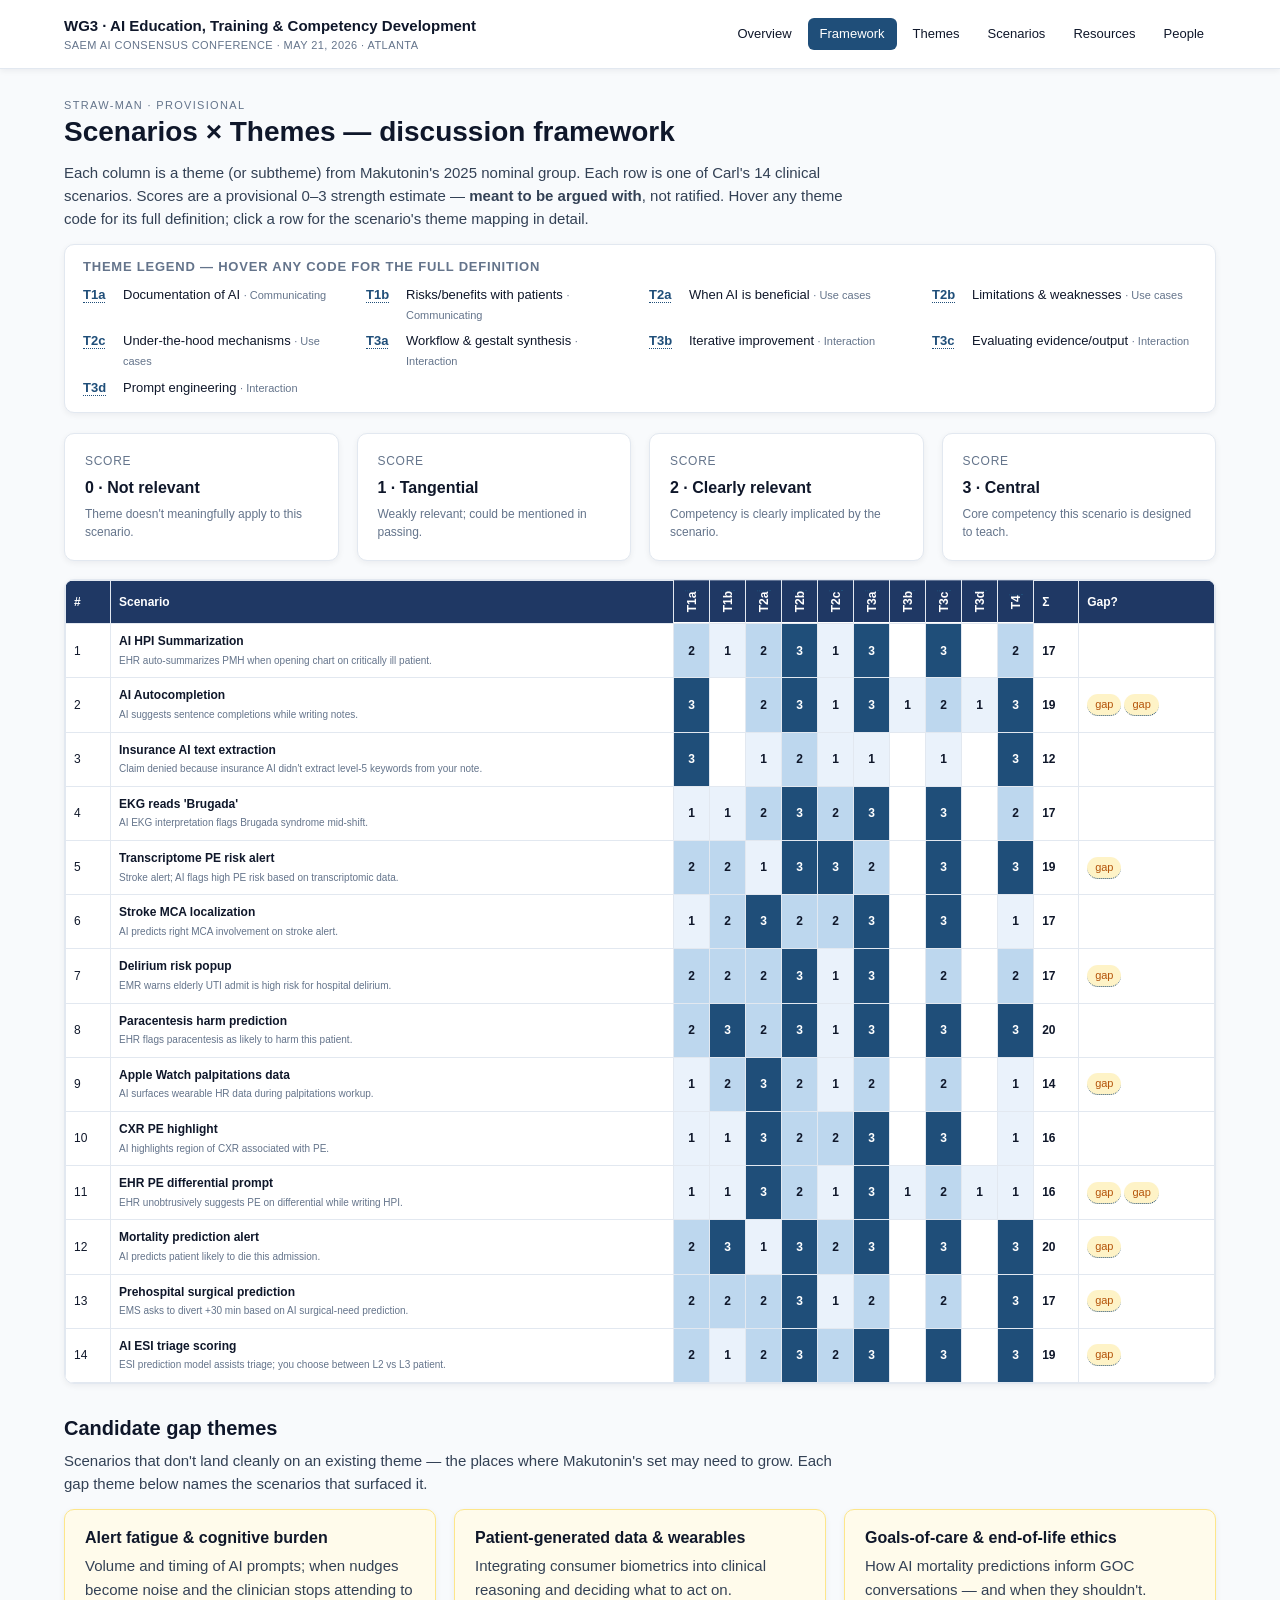
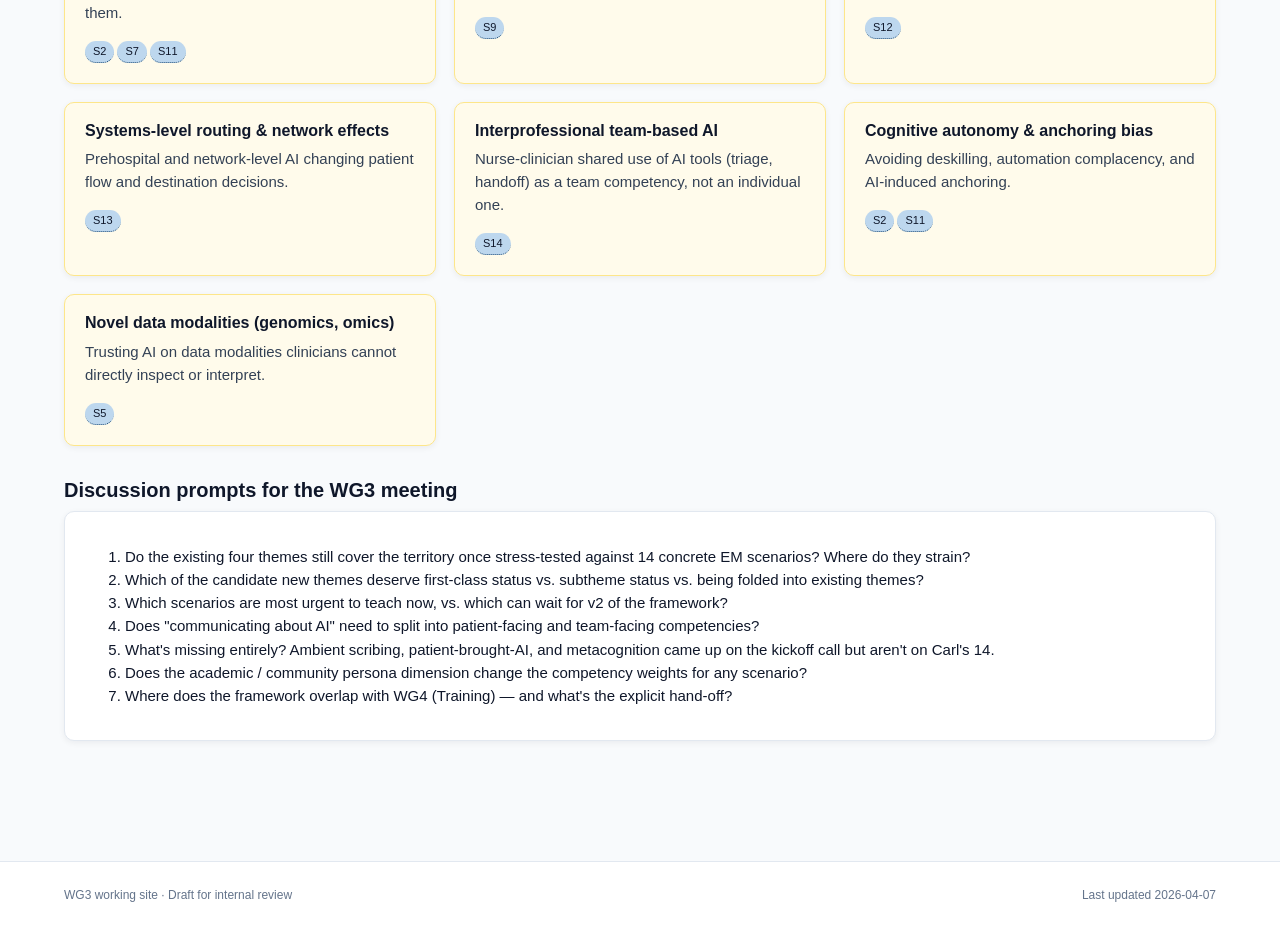
==== framework.html @ 56a755e9 "Initial WG3 working site Landing page, scenarios x themes interactive framework, theme reference, sc" ====
<!doctype html>
<html lang="en"><head>
<meta charset="utf-8"><meta name="viewport" content="width=device-width,initial-scale=1">
<title>Framework · WG3</title>
<link rel="stylesheet" href="assets/site.css">
</head><body>
<header class="site"><div class="wrap">
 <div class="brand"><b>WG3 · AI Education, Training & Competency Development</b><span>SAEM AI Consensus Conference · May 21, 2026 · Atlanta</span></div>
 <nav>
  <a href="index.html">Overview</a><a href="framework.html">Framework</a><a href="themes.html">Themes</a>
  <a href="scenarios.html">Scenarios</a><a href="resources.html">Resources</a><a href="people.html">People</a>
 </nav>
</div></header>

<main>
<div class="eyebrow" style="font-size:11px;color:#64748b;letter-spacing:.12em;text-transform:uppercase">Straw-man · Provisional</div>
<h1>Scenarios × Themes — discussion framework</h1>
<p style="max-width:780px;color:#334155">Each column is a theme (or subtheme) from Makutonin's 2025 nominal group. Each row is one of Carl's 14 clinical scenarios. Scores are a provisional 0–3 strength estimate — <b>meant to be argued with</b>, not ratified. Hover any theme code for its full definition; click a row for the scenario's theme mapping in detail.</p>

<div id="legend" class="theme-legend"></div>

<div class="grid cols-4" style="margin-bottom:18px">
 <div class="card"><div class="meta">Score</div><h3>0 · Not relevant</h3><p style="font-size:12px;color:#64748b">Theme doesn't meaningfully apply to this scenario.</p></div>
 <div class="card"><div class="meta">Score</div><h3>1 · Tangential</h3><p style="font-size:12px;color:#64748b">Weakly relevant; could be mentioned in passing.</p></div>
 <div class="card"><div class="meta">Score</div><h3>2 · Clearly relevant</h3><p style="font-size:12px;color:#64748b">Competency is clearly implicated by the scenario.</p></div>
 <div class="card"><div class="meta">Score</div><h3>3 · Central</h3><p style="font-size:12px;color:#64748b">Core competency this scenario is designed to teach.</p></div>
</div>

<div class="matrix-wrap"><div id="matrix"></div></div>

<h2 id="gaps">Candidate gap themes</h2>
<p style="max-width:780px;color:#334155">Scenarios that don't land cleanly on an existing theme — the places where Makutonin's set may need to grow. Each gap theme below names the scenarios that surfaced it.</p>
<div class="grid cols-2" id="gapGrid"></div>

<h2>Discussion prompts for the WG3 meeting</h2>
<div class="card">
 <ol>
  <li>Do the existing four themes still cover the territory once stress-tested against 14 concrete EM scenarios? Where do they strain?</li>
  <li>Which of the candidate new themes deserve first-class status vs. subtheme status vs. being folded into existing themes?</li>
  <li>Which scenarios are most urgent to teach now, vs. which can wait for v2 of the framework?</li>
  <li>Does "communicating about AI" need to split into patient-facing and team-facing competencies?</li>
  <li>What's missing entirely? Ambient scribing, patient-brought-AI, and metacognition came up on the kickoff call but aren't on Carl's 14.</li>
  <li>Does the academic / community persona dimension change the competency weights for any scenario?</li>
  <li>Where does the framework overlap with WG4 (Training) — and what's the explicit hand-off?</li>
 </ol>
</div>
</main>

<footer class="site"><div class="wrap"><div>WG3 working site · Draft for internal review</div><div>Last updated 2026-04-07</div></div></footer>
<script src="assets/data.js"></script>
<script src="assets/site.js"></script>
<script>
 renderThemeLegend('#legend');
 renderMatrix('#matrix');
 // gap cards
 const gh = WG3.gaps.map(g=>`<div class="card" style="background:#fffbeb;border-color:#fde68a">
  <h3>${g.name}</h3>
  <p style="color:#334155">${g.why}</p>
  <div>${g.scenarios.map(s=>{const sc=WG3.scenarios.find(x=>x.id===s);return `<span class="chip" data-tip="${sc.name}: ${sc.vig.replace(/"/g,'&quot;')}">S${s}</span>`}).join('')}</div>
 </div>`).join('');
 document.getElementById('gapGrid').innerHTML = gh;
</script>
</body></html>
---- assets/site.css ----
:root{
 --ink:#0f172a;--mute:#64748b;--line:#e2e8f0;--accent:#1f4e79;--accent2:#bdd7ee;
 --bg:#f8fafc;--paper:#ffffff;--warn:#b45309;--gap:#fef3c7;--ok:#047857;
 --shadow:0 2px 6px rgba(15,23,42,.06);
 --maxw:1200px;
}
*{box-sizing:border-box}
html,body{margin:0;padding:0}
body{font:15px/1.55 -apple-system,BlinkMacSystemFont,"Segoe UI","Helvetica Neue",Arial,sans-serif;color:var(--ink);background:var(--bg)}
a{color:var(--accent);text-decoration:none}
a:hover{text-decoration:underline}
h1,h2,h3,h4{color:var(--ink);line-height:1.25;margin:0 0 .4em}
h1{font-size:28px;font-weight:700}
h2{font-size:20px;font-weight:700;margin-top:1.6em}
h3{font-size:16px;font-weight:600}
p{margin:0 0 .9em}
hr{border:0;border-top:1px solid var(--line);margin:24px 0}
code{font:12px/1.4 ui-monospace,Menlo,Consolas,monospace;background:#eef2f7;padding:1px 5px;border-radius:4px}

header.site{background:var(--paper);border-bottom:1px solid var(--line);position:sticky;top:0;z-index:10;box-shadow:var(--shadow)}
header.site .wrap{max-width:var(--maxw);margin:0 auto;padding:14px 24px;display:flex;align-items:center;justify-content:space-between;gap:24px;flex-wrap:wrap}
header.site .brand{display:flex;flex-direction:column}
header.site .brand b{font-size:15px}
header.site .brand span{font-size:11px;color:var(--mute);letter-spacing:.04em;text-transform:uppercase}
header.site nav{display:flex;gap:4px;flex-wrap:wrap}
header.site nav a{padding:6px 12px;border-radius:6px;font-size:13px;color:var(--ink)}
header.site nav a:hover{background:#eef2f7;text-decoration:none}
header.site nav a.active{background:var(--accent);color:#fff}

main{max-width:var(--maxw);margin:0 auto;padding:28px 24px 80px}

.hero{background:linear-gradient(135deg,#1f3864,#1f4e79);color:#fff;border-radius:12px;padding:36px 40px;margin-bottom:28px;box-shadow:var(--shadow)}
.hero .eyebrow{font-size:11px;letter-spacing:.12em;text-transform:uppercase;opacity:.8}
.hero h1{color:#fff;font-size:32px;margin:8px 0 12px;max-width:820px}
.hero p{color:#dbe7f5;max-width:760px;font-size:16px}
.hero .cta{margin-top:18px;display:flex;gap:10px;flex-wrap:wrap}
.btn{display:inline-block;padding:10px 18px;background:#fff;color:var(--accent);border-radius:6px;font-weight:600;font-size:13px}
.btn:hover{text-decoration:none;background:#eaf2fb}
.btn.ghost{background:transparent;color:#fff;border:1px solid rgba(255,255,255,.5)}
.btn.ghost:hover{background:rgba(255,255,255,.1)}

.grid{display:grid;gap:18px}
.grid.cols-2{grid-template-columns:repeat(auto-fit,minmax(320px,1fr))}
.grid.cols-3{grid-template-columns:repeat(auto-fit,minmax(260px,1fr))}
.grid.cols-4{grid-template-columns:repeat(auto-fit,minmax(220px,1fr))}

.card{background:var(--paper);border:1px solid var(--line);border-radius:10px;padding:18px 20px;box-shadow:var(--shadow)}
.card h3{margin-top:0}
.card p:last-child{margin-bottom:0}
.card .meta{font-size:12px;color:var(--mute);margin-bottom:8px;text-transform:uppercase;letter-spacing:.06em}

.chip{display:inline-block;font-size:11px;padding:2px 8px;border-radius:999px;background:var(--accent2);color:var(--ink);margin:2px 3px 2px 0;cursor:help}
.chip.gap{background:var(--gap);color:var(--warn)}
.chip.tag{background:#e2e8f0;color:var(--ink);cursor:default}
.chip.ok{background:#d1fae5;color:var(--ok)}

/* legend strip */
.theme-legend{background:var(--paper);border:1px solid var(--line);border-radius:10px;padding:14px 18px;margin-bottom:20px;box-shadow:var(--shadow)}
.theme-legend h3{margin:0 0 10px;font-size:13px;text-transform:uppercase;letter-spacing:.06em;color:var(--mute)}
.theme-legend .rows{display:grid;grid-template-columns:repeat(auto-fit,minmax(260px,1fr));gap:6px 18px}
.theme-legend .row{display:flex;gap:8px;font-size:13px;align-items:baseline}
.theme-legend .row b{color:var(--accent);min-width:32px}
.theme-legend .row small{color:var(--mute);font-size:11px}

/* tooltip */
[data-tip]{position:relative;border-bottom:1px dotted var(--accent);cursor:help}
[data-tip]:hover::after{
 content:attr(data-tip);position:absolute;bottom:calc(100% + 6px);left:50%;transform:translateX(-50%);
 background:#0f172a;color:#fff;font-size:11px;line-height:1.3;font-weight:400;padding:6px 10px;border-radius:6px;
 white-space:normal;width:max-content;max-width:260px;z-index:20;pointer-events:none;text-transform:none;letter-spacing:0;
}

/* matrix */
.matrix-wrap{background:var(--paper);border:1px solid var(--line);border-radius:10px;padding:0;overflow:auto;box-shadow:var(--shadow)}
table.matrix{border-collapse:collapse;width:100%;font-size:12px}
table.matrix th,table.matrix td{border:1px solid var(--line);padding:8px;text-align:left;vertical-align:middle}
table.matrix thead th{background:#1f3864;color:#fff;font-weight:600;position:sticky;top:0}
table.matrix th.theme{writing-mode:vertical-rl;transform:rotate(180deg);min-width:34px;text-align:center;padding:10px 4px}
table.matrix td.score{text-align:center;font-weight:600;cursor:pointer;width:36px}
.s0{background:#fff;color:#cbd5e1}.s1{background:#eaf2fb}.s2{background:#bdd7ee}.s3{background:#1f4e79;color:#fff}
table.matrix tr.row{cursor:pointer}
table.matrix tr.row:hover td{background:#fff7d6}
table.matrix tr.row:hover td.s3{background:#1a4168}

.pill{display:inline-block;font-size:11px;padding:3px 8px;border-radius:4px;background:#eef2f7;color:var(--ink);margin-right:4px}

footer.site{border-top:1px solid var(--line);background:var(--paper);margin-top:40px}
footer.site .wrap{max-width:var(--maxw);margin:0 auto;padding:24px;font-size:12px;color:var(--mute);display:flex;justify-content:space-between;flex-wrap:wrap;gap:12px}

.timeline{border-left:2px solid var(--accent);padding-left:18px;margin:16px 0}
.timeline .item{margin-bottom:14px;position:relative}
.timeline .item::before{content:'';position:absolute;left:-25px;top:6px;width:10px;height:10px;border-radius:50%;background:var(--accent)}
.timeline .item.done::before{background:var(--ok)}
.timeline .item .date{font-size:11px;color:var(--mute);text-transform:uppercase;letter-spacing:.06em}
.timeline .item .title{font-weight:600}

.callout{background:#eaf2fb;border-left:4px solid var(--accent);padding:14px 18px;border-radius:6px;margin:16px 0}
.callout.warn{background:#fef3c7;border-color:var(--warn)}

.res-list{list-style:none;padding:0;margin:0}
.res-list li{padding:10px 0;border-bottom:1px solid var(--line)}
.res-list li:last-child{border:0}
.res-list .label{font-size:11px;color:var(--mute);text-transform:uppercase;letter-spacing:.06em;margin-right:8px}
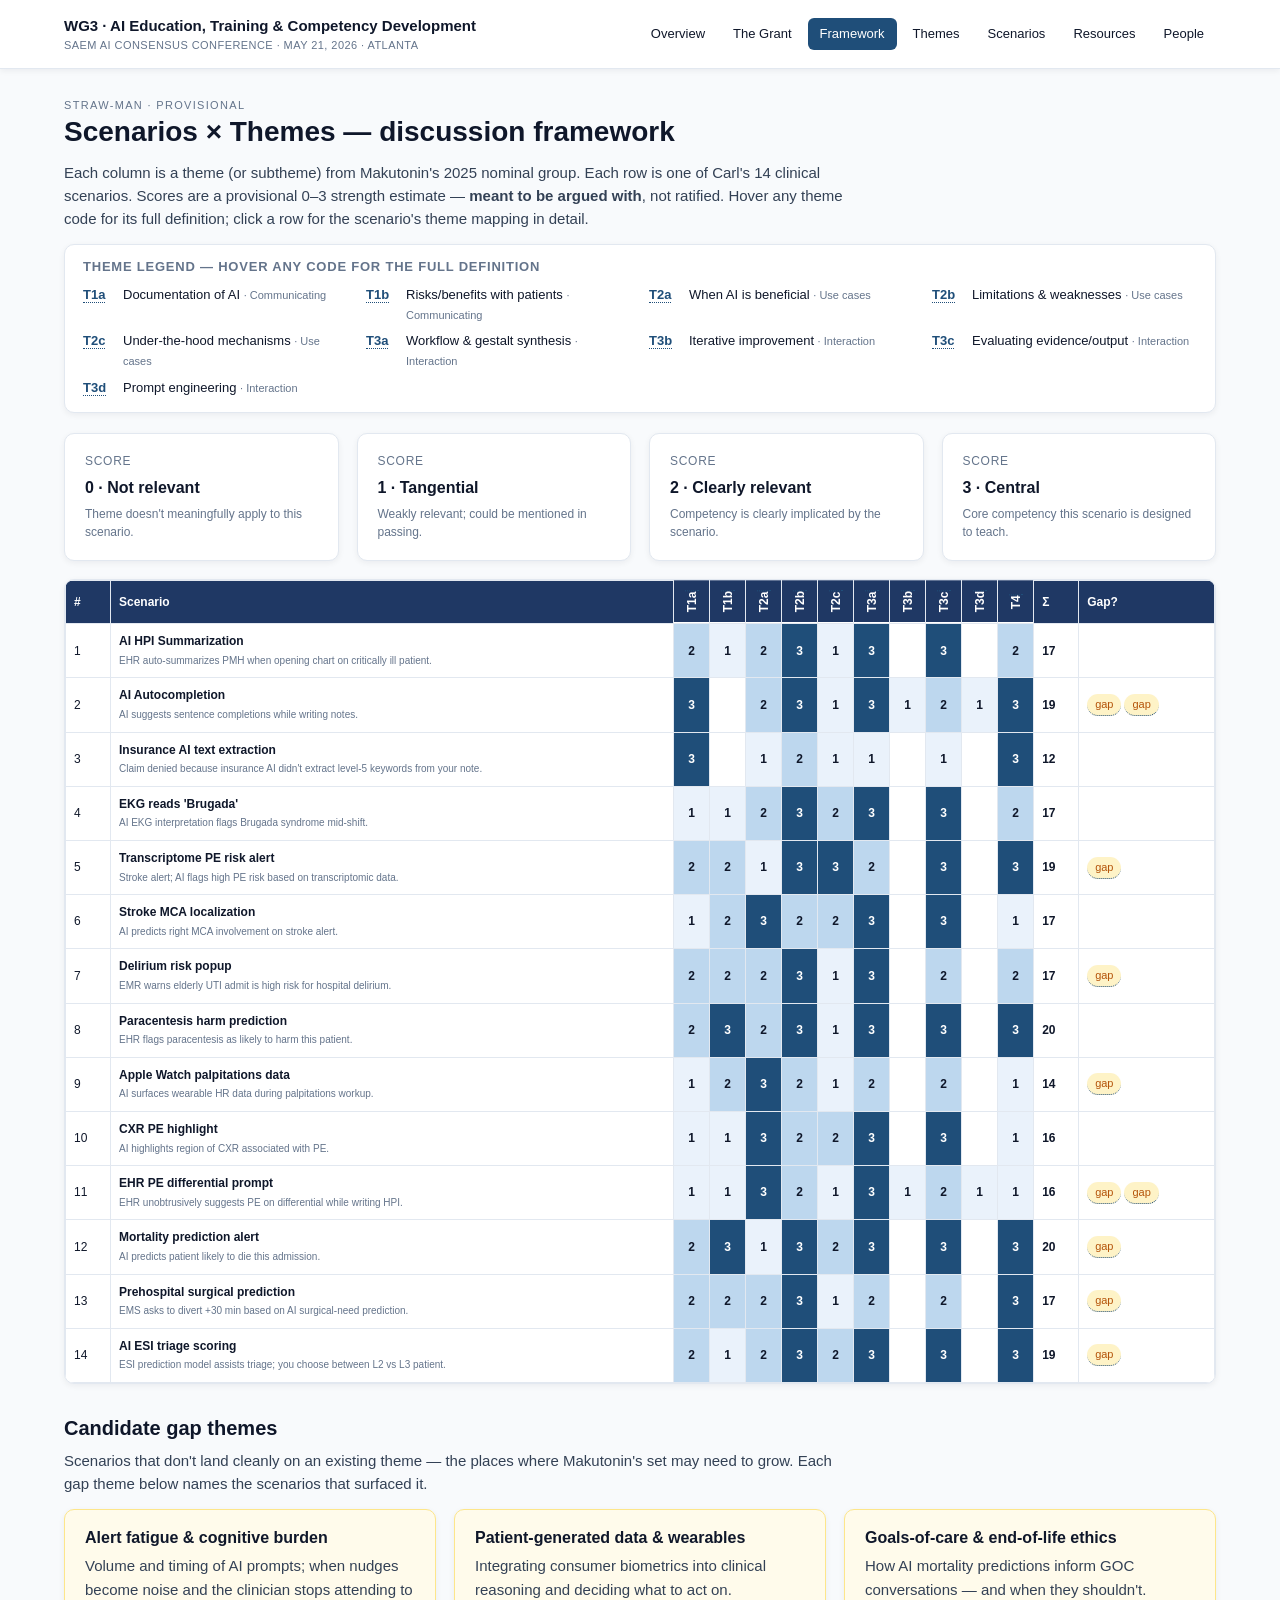
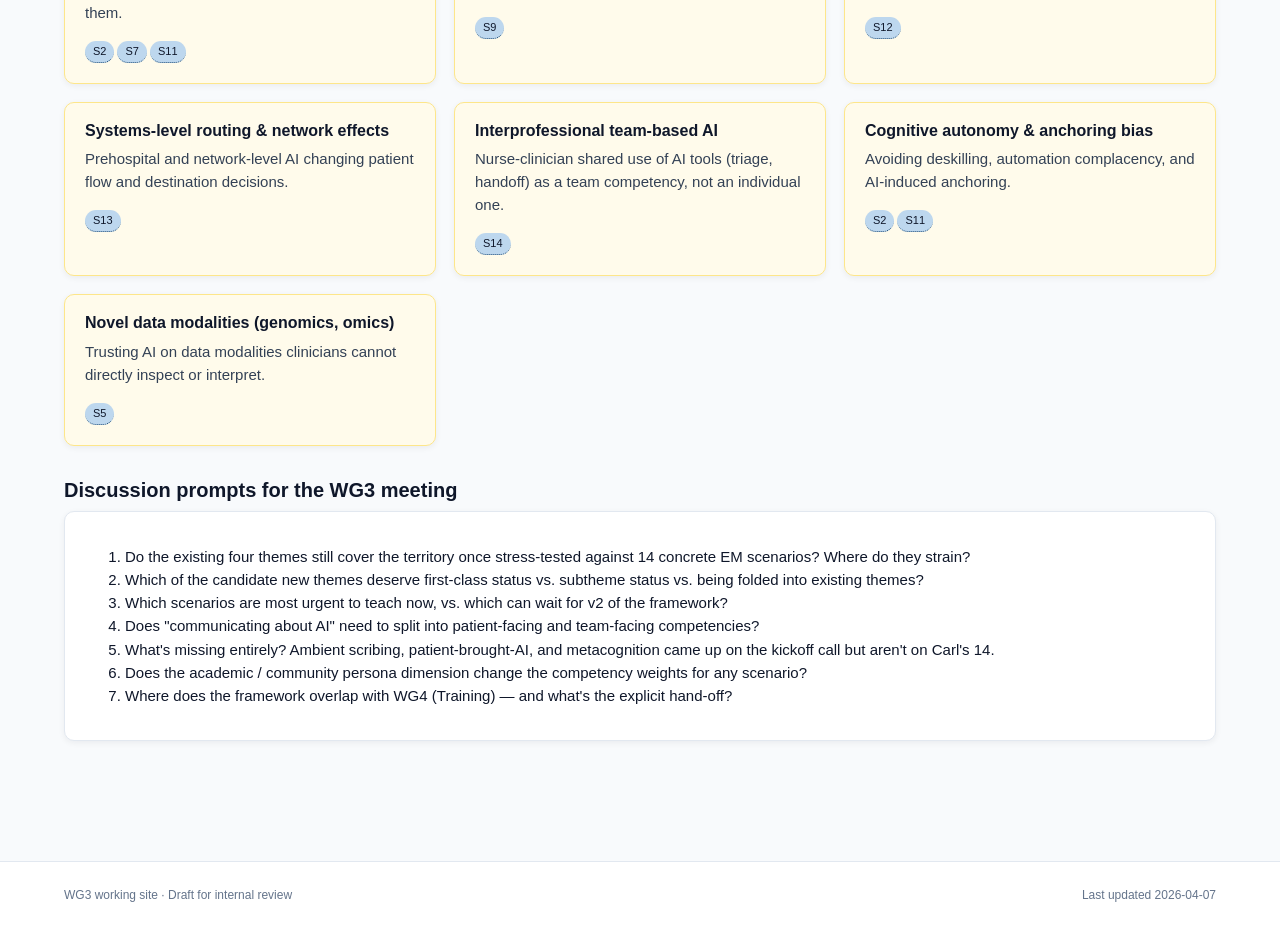
==== commit e532bfff: "Add AHRQ grant overview page" ====
--- a/framework.html
+++ b/framework.html
@@ -7,7 +7,7 @@
 <header class="site"><div class="wrap">
  <div class="brand"><b>WG3 · AI Education, Training & Competency Development</b><span>SAEM AI Consensus Conference · May 21, 2026 · Atlanta</span></div>
  <nav>
-  <a href="index.html">Overview</a><a href="framework.html">Framework</a><a href="themes.html">Themes</a>
+  <a href="index.html">Overview</a><a href="grant.html">The Grant</a><a href="framework.html">Framework</a><a href="themes.html">Themes</a>
   <a href="scenarios.html">Scenarios</a><a href="resources.html">Resources</a><a href="people.html">People</a>
  </nav>
 </div></header>
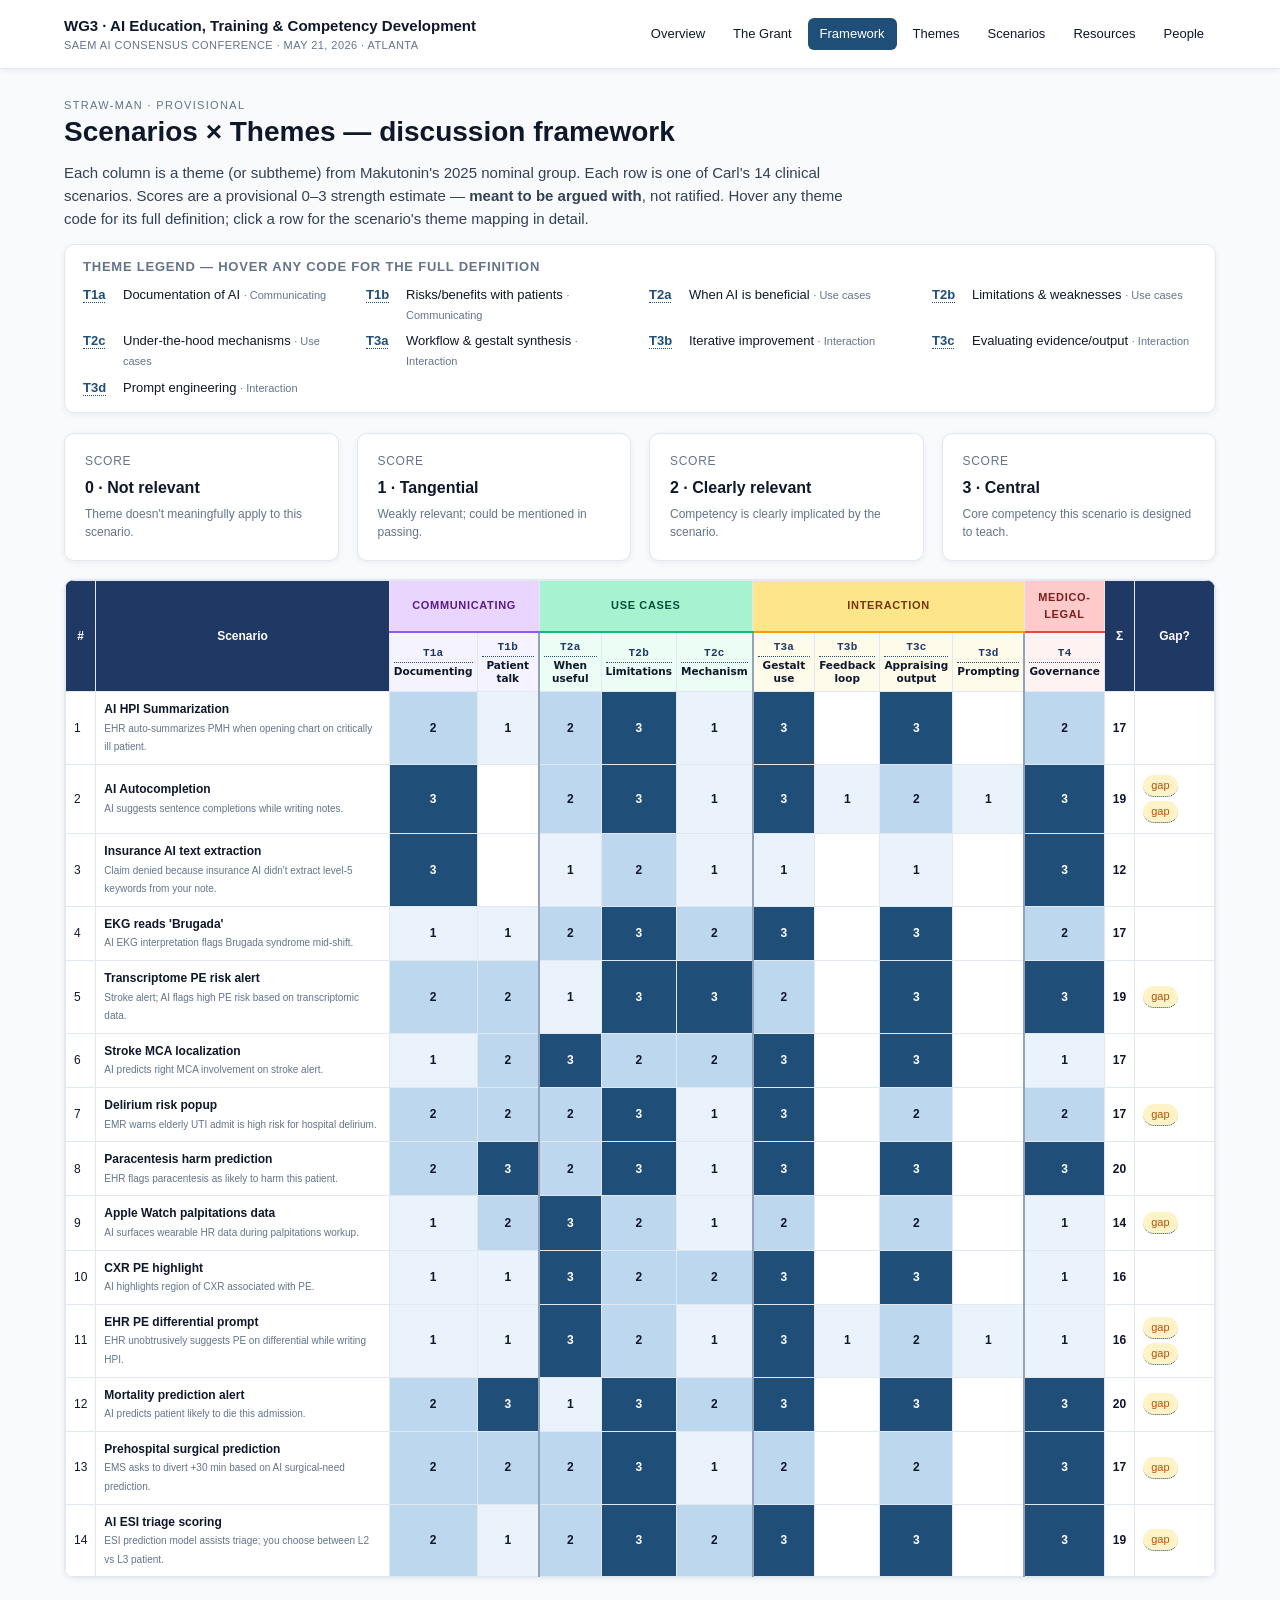
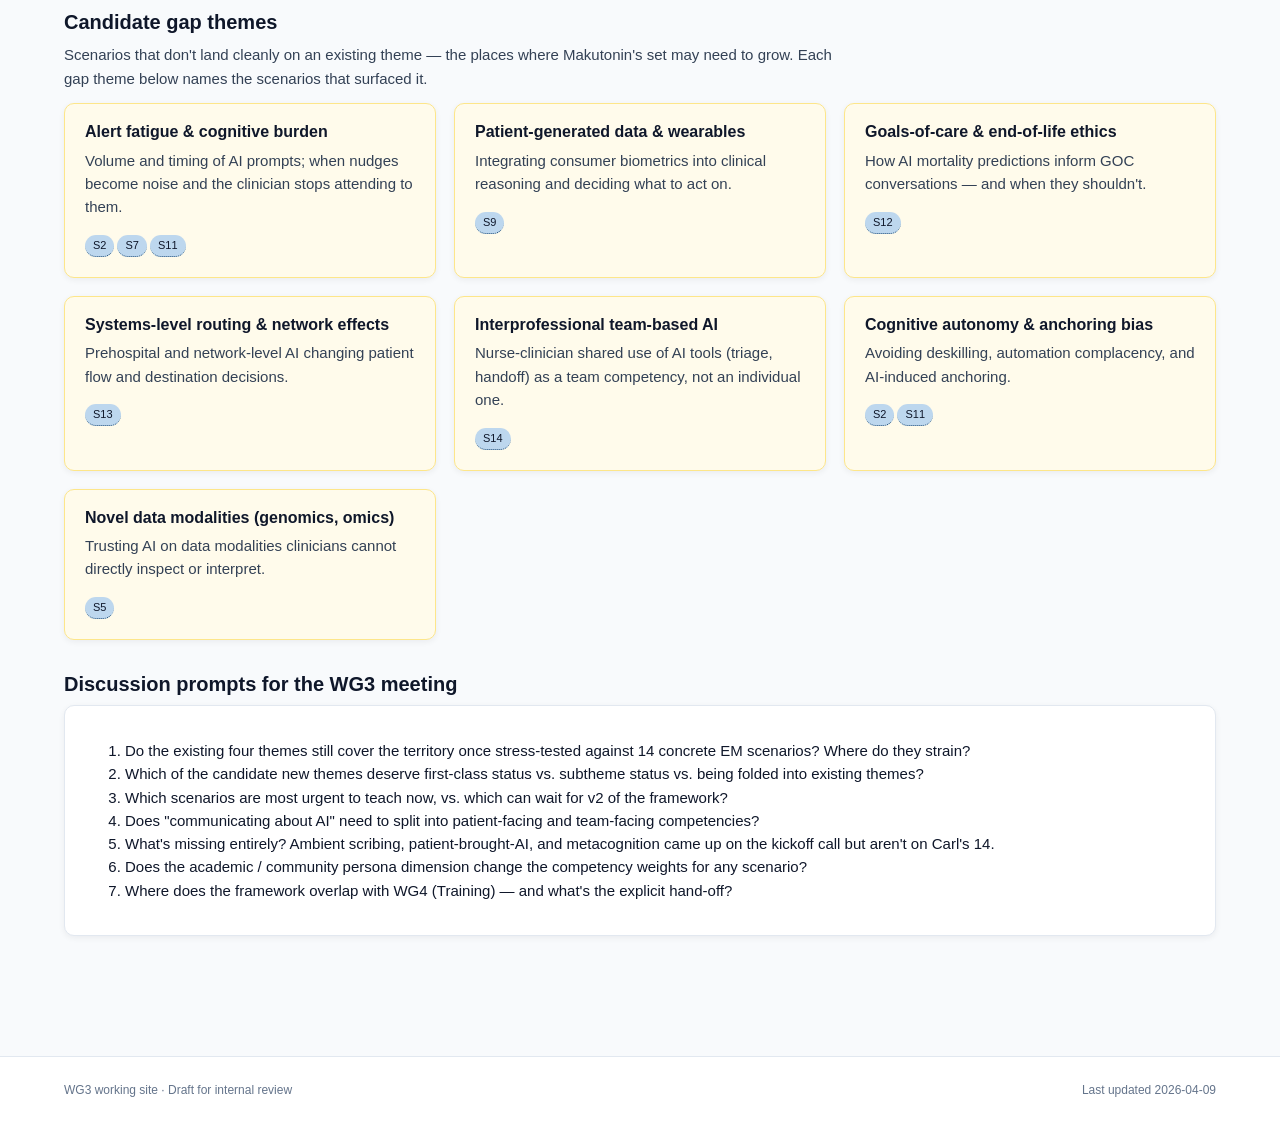
==== commit 731b2747: "Add milestones card + Rachel Liu + umbrella-org open thread Respond to Andrew's Apr 9 suggestion by " ====
--- a/framework.html
+++ b/framework.html
@@ -46,7 +46,7 @@
 </div>
 </main>
 
-<footer class="site"><div class="wrap"><div>WG3 working site · Draft for internal review</div><div>Last updated 2026-04-07</div></div></footer>
+<footer class="site"><div class="wrap"><div>WG3 working site · Draft for internal review</div><div>Last updated 2026-04-09</div></div></footer>
 <script src="assets/data.js"></script>
 <script src="assets/site.js"></script>
 <script>
--- a/assets/site.css
+++ b/assets/site.css
@@ -74,8 +74,26 @@
 .matrix-wrap{background:var(--paper);border:1px solid var(--line);border-radius:10px;padding:0;overflow:auto;box-shadow:var(--shadow)}
 table.matrix{border-collapse:collapse;width:100%;font-size:12px}
 table.matrix th,table.matrix td{border:1px solid var(--line);padding:8px;text-align:left;vertical-align:middle}
-table.matrix thead th{background:#1f3864;color:#fff;font-weight:600;position:sticky;top:0}
-table.matrix th.theme{writing-mode:vertical-rl;transform:rotate(180deg);min-width:34px;text-align:center;padding:10px 4px}
+table.matrix thead th{background:#1f3864;color:#fff;font-weight:600}
+table.matrix th.corner{background:#1f3864;color:#fff;text-align:center}
+
+/* Cluster header row — strong tint, cluster-colored text, centered across spanned subthemes */
+table.matrix th.c-comm-hd{background:#e9d5ff;color:#581c87;border-bottom:2px solid #8b5cf6;text-align:center;font-size:11px;text-transform:uppercase;letter-spacing:.06em;font-weight:700;padding:8px 4px}
+table.matrix th.c-use-hd{background:#a7f3d0;color:#064e3b;border-bottom:2px solid #10b981;text-align:center;font-size:11px;text-transform:uppercase;letter-spacing:.06em;font-weight:700;padding:8px 4px}
+table.matrix th.c-int-hd{background:#fde68a;color:#78350f;border-bottom:2px solid #f59e0b;text-align:center;font-size:11px;text-transform:uppercase;letter-spacing:.06em;font-weight:700;padding:8px 4px}
+table.matrix th.c-med-hd{background:#fecaca;color:#7f1d1d;border-bottom:2px solid #ef4444;text-align:center;font-size:11px;text-transform:uppercase;letter-spacing:.06em;font-weight:700;padding:8px 4px}
+
+/* Sub row — T-code + short label cells, pale cluster backgrounds */
+table.matrix th.sub{min-width:62px;text-align:center;padding:6px 4px 7px}
+table.matrix th.sub.c-comm-sub{background:#f5f3ff}
+table.matrix th.sub.c-use-sub{background:#ecfdf5}
+table.matrix th.sub.c-int-sub{background:#fffbeb}
+table.matrix th.sub.c-med-sub{background:#fef2f2}
+table.matrix th.sub .code{display:block;font-family:ui-monospace,Menlo,Consolas,monospace;font-size:11px;font-weight:700;color:#1f3864;letter-spacing:.02em}
+table.matrix th.sub .lbl{display:block;font-family:-apple-system,system-ui,sans-serif;font-size:10.5px;font-weight:600;color:#0f172a;margin-top:2px;line-height:1.2;text-transform:none;letter-spacing:0;white-space:normal}
+
+/* Vertical divider between clusters (applies to thead and tbody cells) */
+table.matrix th.div-left,table.matrix td.div-left{border-left:2px solid #94a3b8}
 table.matrix td.score{text-align:center;font-weight:600;cursor:pointer;width:36px}
 .s0{background:#fff;color:#cbd5e1}.s1{background:#eaf2fb}.s2{background:#bdd7ee}.s3{background:#1f4e79;color:#fff}
 table.matrix tr.row{cursor:pointer}
@@ -101,3 +119,23 @@
 .res-list li{padding:10px 0;border-bottom:1px solid var(--line)}
 .res-list li:last-child{border:0}
 .res-list .label{font-size:11px;color:var(--mute);text-transform:uppercase;letter-spacing:.06em;margin-right:8px}
+
+/* expandable summaries (resources.html grant foundation card) */
+details.exp{border:1px solid var(--line);border-radius:8px;margin:8px 0;background:#fdfdfe;overflow:hidden}
+details.exp + details.exp{margin-top:6px}
+details.exp summary{list-style:none;padding:12px 14px;cursor:pointer;font-size:13px;font-weight:600;color:var(--ink);display:flex;align-items:center;gap:10px;position:relative;user-select:none}
+details.exp summary::-webkit-details-marker{display:none}
+details.exp summary::after{content:'▸';margin-left:auto;color:var(--mute);font-size:11px;transition:transform .15s ease}
+details[open].exp summary::after{transform:rotate(90deg)}
+details.exp summary:hover{background:#f5f7fa}
+details[open].exp summary{border-bottom:1px solid var(--line);background:#f5f7fa}
+details.exp .exp-label{display:inline-block;font-size:10px;text-transform:uppercase;letter-spacing:.06em;color:#fff;background:var(--accent);padding:2px 8px;border-radius:4px;font-weight:600;flex-shrink:0}
+details.exp .exp-meta{margin-left:auto;margin-right:18px;font-size:11px;font-weight:400;color:var(--mute);text-transform:none;letter-spacing:0}
+details.exp .exp-body{padding:14px 16px 16px;font-size:13px;line-height:1.6;color:#334155;background:#fff}
+details.exp .exp-body p{margin:0 0 10px}
+details.exp .exp-body p:last-child{margin-bottom:0}
+
+/* Provenance chips on Open Threads items — who raised the question */
+.src{display:inline-block;font-size:10px;font-weight:700;text-transform:uppercase;letter-spacing:.06em;padding:2px 8px;border-radius:4px;margin-right:8px;vertical-align:2px}
+.src-group{background:#1f4e79;color:#fff}
+.src-ai{background:#fef3c7;color:#78350f;border:1px solid #fcd34d}
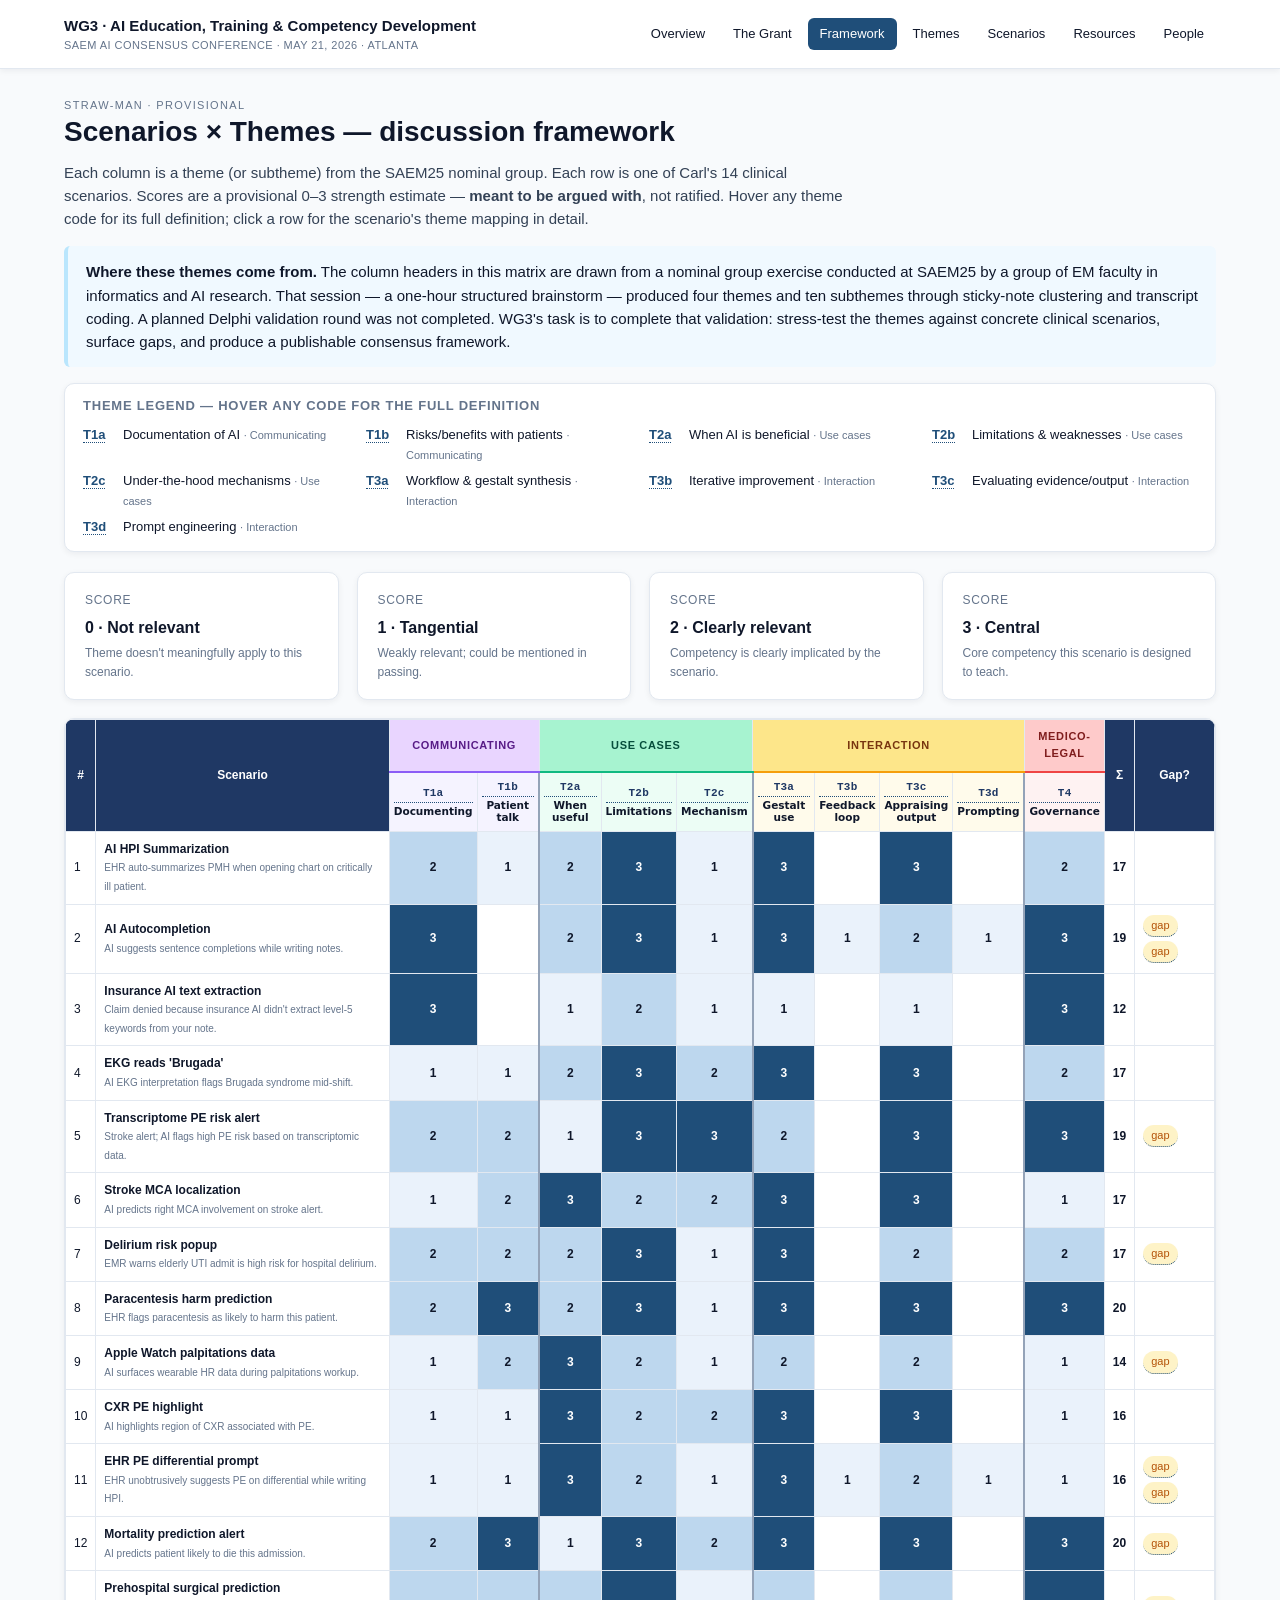
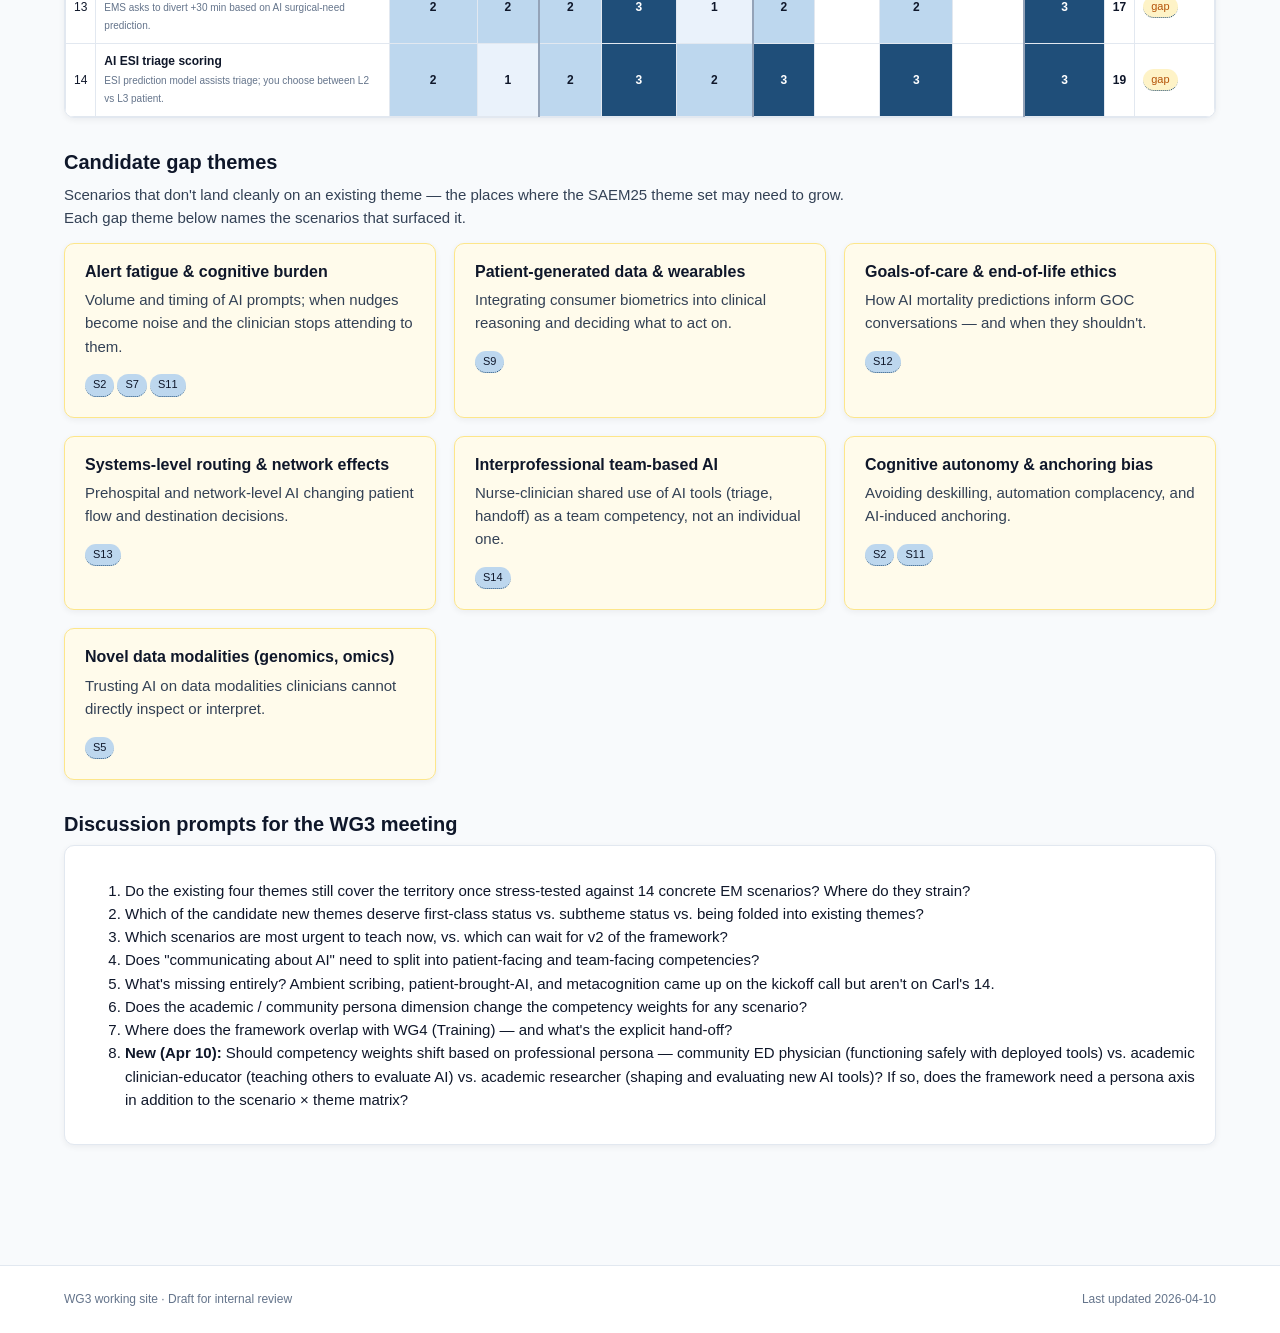
==== commit 24671848: "Apr 10 updates: provenance, personas, timeline, SAEM25 relabel - Add provenance callout to framework" ====
--- a/framework.html
+++ b/framework.html
@@ -15,7 +15,11 @@
 <main>
 <div class="eyebrow" style="font-size:11px;color:#64748b;letter-spacing:.12em;text-transform:uppercase">Straw-man · Provisional</div>
 <h1>Scenarios × Themes — discussion framework</h1>
-<p style="max-width:780px;color:#334155">Each column is a theme (or subtheme) from Makutonin's 2025 nominal group. Each row is one of Carl's 14 clinical scenarios. Scores are a provisional 0–3 strength estimate — <b>meant to be argued with</b>, not ratified. Hover any theme code for its full definition; click a row for the scenario's theme mapping in detail.</p>
+<p style="max-width:780px;color:#334155">Each column is a theme (or subtheme) from the SAEM25 nominal group. Each row is one of Carl's 14 clinical scenarios. Scores are a provisional 0–3 strength estimate — <b>meant to be argued with</b>, not ratified. Hover any theme code for its full definition; click a row for the scenario's theme mapping in detail.</p>
+
+<div class="callout" style="background:#f0f9ff;border-color:#bae6fd">
+ <b>Where these themes come from.</b> The column headers in this matrix are drawn from a nominal group exercise conducted at SAEM25 by a group of EM faculty in informatics and AI research. That session — a one-hour structured brainstorm — produced four themes and ten subthemes through sticky-note clustering and transcript coding. A planned Delphi validation round was not completed. WG3's task is to complete that validation: stress-test the themes against concrete clinical scenarios, surface gaps, and produce a publishable consensus framework.
+</div>
 
 <div id="legend" class="theme-legend"></div>
 
@@ -29,7 +33,7 @@
 <div class="matrix-wrap"><div id="matrix"></div></div>
 
 <h2 id="gaps">Candidate gap themes</h2>
-<p style="max-width:780px;color:#334155">Scenarios that don't land cleanly on an existing theme — the places where Makutonin's set may need to grow. Each gap theme below names the scenarios that surfaced it.</p>
+<p style="max-width:780px;color:#334155">Scenarios that don't land cleanly on an existing theme — the places where the SAEM25 theme set may need to grow. Each gap theme below names the scenarios that surfaced it.</p>
 <div class="grid cols-2" id="gapGrid"></div>
 
 <h2>Discussion prompts for the WG3 meeting</h2>
@@ -42,11 +46,12 @@
   <li>What's missing entirely? Ambient scribing, patient-brought-AI, and metacognition came up on the kickoff call but aren't on Carl's 14.</li>
   <li>Does the academic / community persona dimension change the competency weights for any scenario?</li>
   <li>Where does the framework overlap with WG4 (Training) — and what's the explicit hand-off?</li>
+  <li><b>New (Apr 10):</b> Should competency weights shift based on professional persona — community ED physician (functioning safely with deployed tools) vs. academic clinician-educator (teaching others to evaluate AI) vs. academic researcher (shaping and evaluating new AI tools)? If so, does the framework need a persona axis in addition to the scenario × theme matrix?</li>
  </ol>
 </div>
 </main>
 
-<footer class="site"><div class="wrap"><div>WG3 working site · Draft for internal review</div><div>Last updated 2026-04-09</div></div></footer>
+<footer class="site"><div class="wrap"><div>WG3 working site · Draft for internal review</div><div>Last updated 2026-04-10</div></div></footer>
 <script src="assets/data.js"></script>
 <script src="assets/site.js"></script>
 <script>
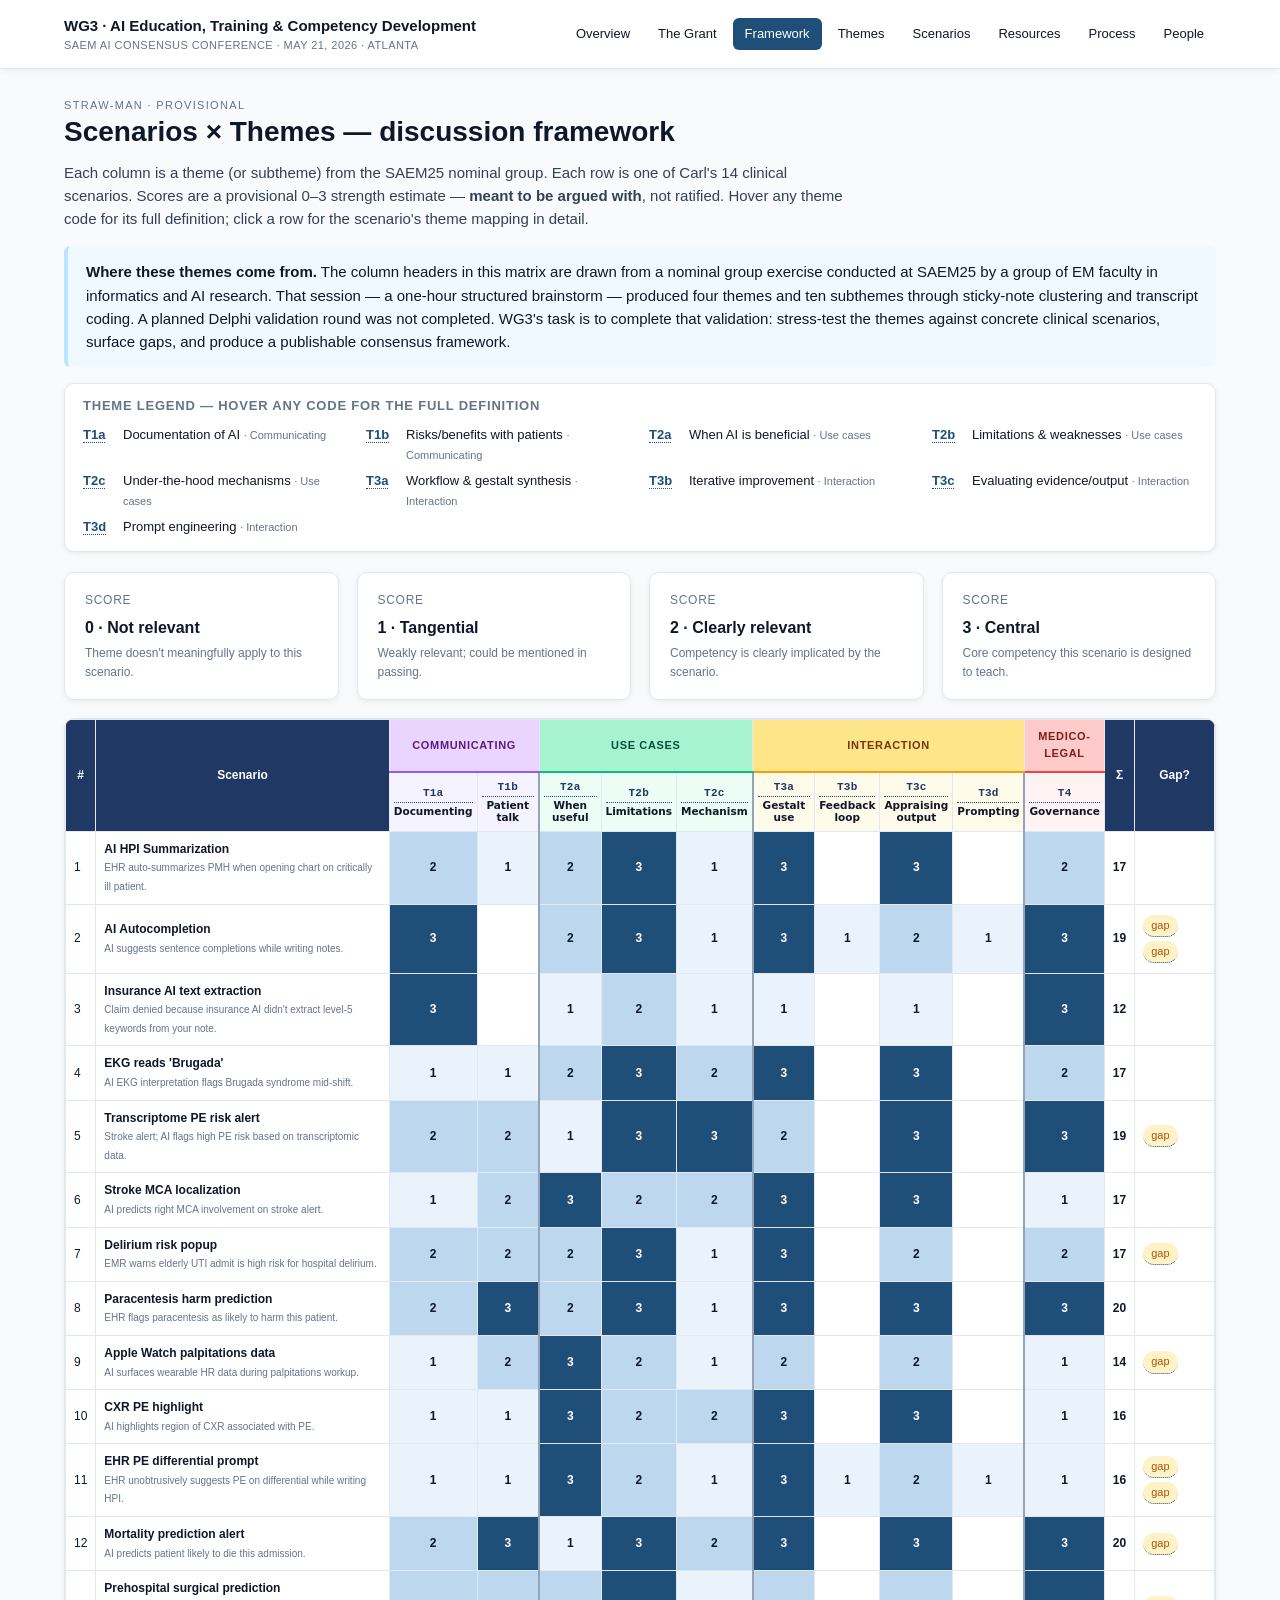
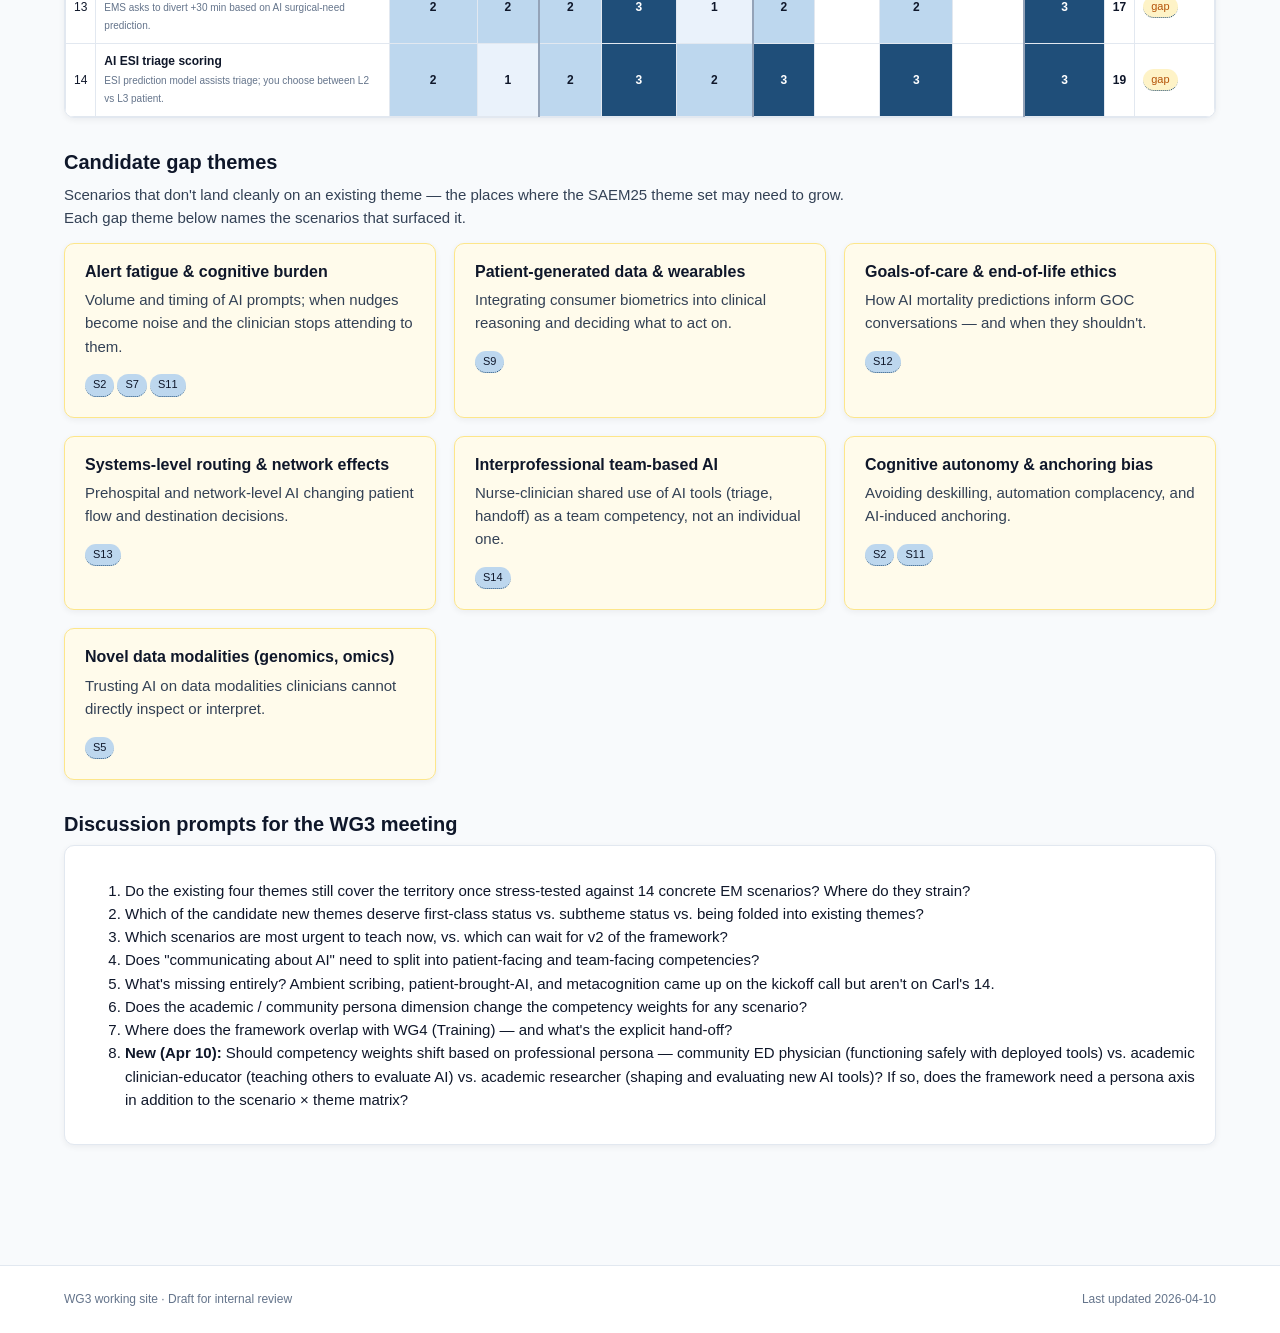
==== commit ac5a6ed6: "Add Process page: proposed pre-conference consensus process New page (process.html) presenting the d" ====
--- a/framework.html
+++ b/framework.html
@@ -8,7 +8,7 @@
  <div class="brand"><b>WG3 · AI Education, Training & Competency Development</b><span>SAEM AI Consensus Conference · May 21, 2026 · Atlanta</span></div>
  <nav>
   <a href="index.html">Overview</a><a href="grant.html">The Grant</a><a href="framework.html">Framework</a><a href="themes.html">Themes</a>
-  <a href="scenarios.html">Scenarios</a><a href="resources.html">Resources</a><a href="people.html">People</a>
+  <a href="scenarios.html">Scenarios</a><a href="resources.html">Resources</a><a href="process.html">Process</a><a href="people.html">People</a>
  </nav>
 </div></header>
 
